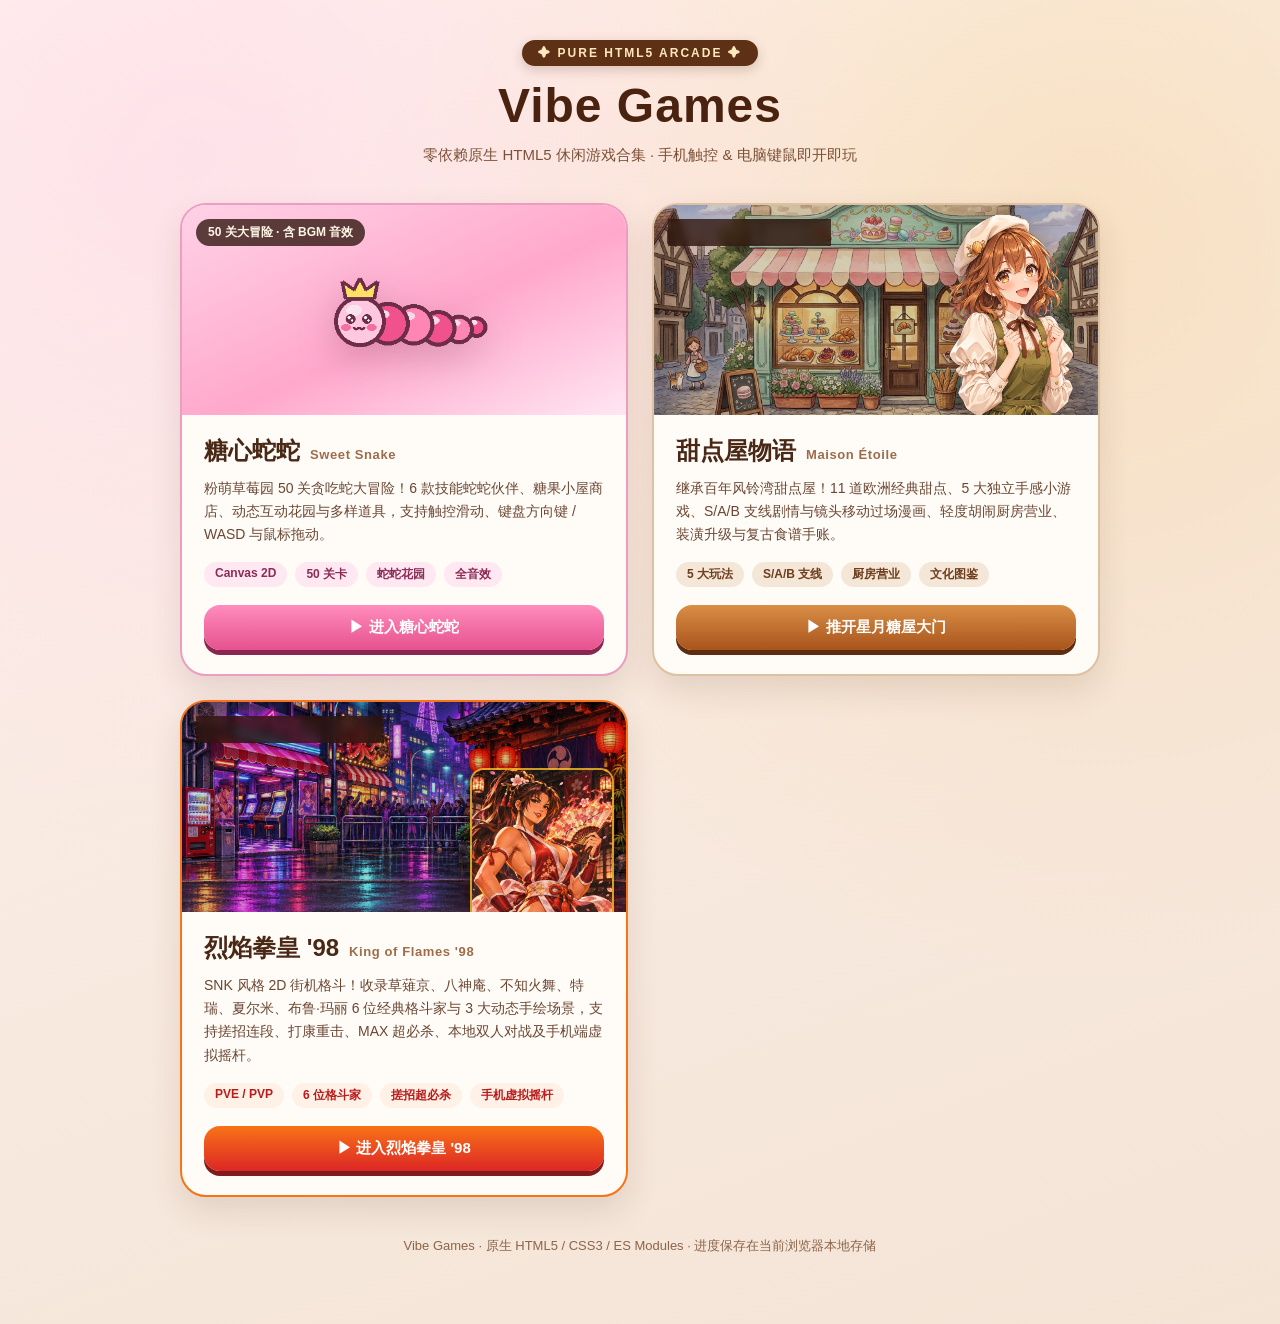
==== index.html @ 9b780ffe "perf: compress KOF assets (30MB -> 2.7MB) and add full asset preloader screen" ====
<!doctype html>
<html lang="zh-CN">
<head>
  <meta charset="utf-8" />
  <meta name="viewport" content="width=device-width, initial-scale=1, viewport-fit=cover" />
  <title>Vibe Games · 纯 HTML5 休闲游戏馆</title>
  <link rel="stylesheet" href="styles/portal.css" />
</head>
<body>
  <div class="portal-shell">
    <header class="portal-header">
      <div class="portal-badge">✦ PURE HTML5 ARCADE ✦</div>
      <h1 class="portal-title">Vibe Games</h1>
      <p class="portal-subtitle">零依赖原生 HTML5 休闲游戏合集 · 手机触控 &amp; 电脑键鼠即开即玩</p>
    </header>

    <main class="games-grid">
      <a class="game-card card-snake" href="games/sweet-snake/">
        <div class="card-cover cover-snake">
          <img src="games/sweet-snake/assets/snake-strawberry.png" alt="糖心蛇蛇" class="cover-art art-snake" />
          <span class="cover-pill">50 关大冒险 · 含 BGM 音效</span>
        </div>
        <div class="card-body">
          <div class="card-head">
            <h2 class="card-title">糖心蛇蛇</h2>
            <span class="card-en">Sweet Snake</span>
          </div>
          <p class="card-desc">粉萌草莓园 50 关贪吃蛇大冒险！6 款技能蛇蛇伙伴、糖果小屋商店、动态互动花园与多样道具，支持触控滑动、键盘方向键 / WASD 与鼠标拖动。</p>
          <div class="card-tags">
            <span>Canvas 2D</span>
            <span>50 关卡</span>
            <span>蛇蛇花园</span>
            <span>全音效</span>
          </div>
          <div class="card-cta cta-snake">▶ 进入糖心蛇蛇</div>
        </div>
      </a>

      <a class="game-card card-patisserie" href="games/patisserie-story/">
        <div class="card-cover cover-patisserie">
          <img src="games/patisserie-story/assets/images/shop_facade.jpg" alt="甜点屋物语" class="cover-photo" />
          <img src="games/patisserie-story/assets/images/portraits/coco.png" alt="可可" class="cover-coco" />
          <span class="cover-pill">焦糖欧风经营 × RPG 物语</span>
        </div>
        <div class="card-body">
          <div class="card-head">
            <h2 class="card-title">甜点屋物语</h2>
            <span class="card-en">Maison Étoile</span>
          </div>
          <p class="card-desc">继承百年风铃湾甜点屋！11 道欧洲经典甜点、5 大独立手感小游戏、S/A/B 支线剧情与镜头移动过场漫画、轻度胡闹厨房营业、装潢升级与复古食谱手账。</p>
          <div class="card-tags">
            <span>5 大玩法</span>
            <span>S/A/B 支线</span>
            <span>厨房营业</span>
            <span>文化图鉴</span>
          </div>
          <div class="card-cta cta-patisserie">▶ 推开星月糖屋大门</div>
        </div>
      </a>

      <a class="game-card card-kof" href="games/kof-fighter/">
        <div class="card-cover cover-kof">
          <img src="games/kof-fighter/assets/stages/osaka.jpg" alt="烈焰拳皇 '98" class="cover-photo" />
          <img src="games/kof-fighter/assets/portraits/mai.jpg" alt="不知火舞" class="cover-kof-fighter" />
          <span class="cover-pill">PVE 街机挑战 × PVP 本地双人</span>
        </div>
        <div class="card-body">
          <div class="card-head">
            <h2 class="card-title">烈焰拳皇 '98</h2>
            <span class="card-en">King of Flames '98</span>
          </div>
          <p class="card-desc">SNK 风格 2D 街机格斗！收录草薙京、八神庵、不知火舞、特瑞、夏尔米、布鲁·玛丽 6 位经典格斗家与 3 大动态手绘场景，支持搓招连段、打康重击、MAX 超必杀、本地双人对战及手机端虚拟摇杆。</p>
          <div class="card-tags">
            <span>PVE / PVP</span>
            <span>6 位格斗家</span>
            <span>搓招超必杀</span>
            <span>手机虚拟摇杆</span>
          </div>
          <div class="card-cta cta-kof">▶ 进入烈焰拳皇 '98</div>
        </div>
      </a>
    </main>

    <footer class="portal-footer">
      <p>Vibe Games · 原生 HTML5 / CSS3 / ES Modules · 进度保存在当前浏览器本地存储</p>
    </footer>
  </div>
</body>
</html>
---- styles/portal.css ----
/* styles/portal.css */
*,
*::before,
*::after {
  box-sizing: border-box;
}

html,
body {
  margin: 0;
  min-height: 100%;
  font-family: -apple-system, BlinkMacSystemFont, "PingFang SC", "Hiragino Sans GB", "Microsoft YaHei", sans-serif;
  background:
    radial-gradient(circle at 15% 12%, rgba(255, 212, 232, 0.55), transparent 45%),
    radial-gradient(circle at 85% 18%, rgba(246, 214, 170, 0.58), transparent 48%),
    linear-gradient(160deg, #fff6ee 0%, #f8eae0 52%, #f4e4d6 100%);
  color: #4a2816;
}

.portal-shell {
  max-width: 960px;
  margin: 0 auto;
  padding: 40px 20px 56px;
}

.portal-header {
  text-align: center;
  margin-bottom: 36px;
}

.portal-badge {
  display: inline-block;
  padding: 6px 16px;
  border-radius: 999px;
  background: #5e3015;
  color: #ffe8bd;
  font-size: 12px;
  font-weight: 800;
  letter-spacing: 2px;
  margin-bottom: 12px;
  box-shadow: 0 4px 12px rgba(94, 48, 21, 0.22);
}

.portal-title {
  margin: 0 0 10px;
  font-size: clamp(32px, 6vw, 48px);
  font-weight: 900;
  letter-spacing: 1px;
  color: #4a2210;
}

.portal-subtitle {
  margin: 0;
  font-size: 15px;
  color: #7c5138;
  line-height: 1.6;
}

.games-grid {
  display: grid;
  grid-template-columns: repeat(auto-fit, minmax(300px, 1fr));
  gap: 24px;
}

.game-card {
  display: flex;
  flex-direction: column;
  text-decoration: none;
  color: inherit;
  border-radius: 26px;
  overflow: hidden;
  background: #fffcf8;
  border: 2.5px solid #dec1a2;
  box-shadow: 0 14px 32px rgba(74, 40, 22, 0.12);
  transition: transform 0.22s ease, box-shadow 0.22s ease;
}

.game-card:hover {
  transform: translateY(-6px);
  box-shadow: 0 22px 42px rgba(74, 40, 22, 0.18);
}

.card-snake {
  border-color: #ec9ec0;
}

.card-cover {
  position: relative;
  height: 210px;
  overflow: hidden;
  display: flex;
  align-items: center;
  justify-content: center;
}

.cover-snake {
  background: linear-gradient(155deg, #ffd2e6 0%, #ffa8cc 55%, #ffe6f2 100%);
}

.art-snake {
  width: 210px;
  height: 150px;
  object-fit: contain;
  filter: drop-shadow(0 12px 18px rgba(107, 45, 71, 0.25));
  transition: transform 0.28s ease;
}

.game-card:hover .art-snake {
  transform: scale(1.06) rotate(-2deg);
}

.cover-patisserie {
  background: #5e3015;
}

.cover-photo {
  position: absolute;
  inset: 0;
  width: 100%;
  height: 100%;
  object-fit: cover;
  filter: brightness(0.84);
  transition: transform 0.35s ease;
}

.game-card:hover .cover-photo {
  transform: scale(1.06);
}

.cover-coco {
  position: absolute;
  right: 14px;
  bottom: -14px;
  width: 146px;
  height: auto;
  z-index: 2;
  filter: drop-shadow(0 8px 16px rgba(42, 18, 6, 0.45));
}

.cover-pill {
  position: absolute;
  top: 14px;
  left: 14px;
  z-index: 3;
  padding: 5px 12px;
  border-radius: 999px;
  background: rgba(46, 20, 12, 0.78);
  color: #fff6e6;
  font-size: 12px;
  font-weight: 700;
  backdrop-filter: blur(4px);
}

.card-body {
  padding: 20px 22px 24px;
  display: flex;
  flex-direction: column;
  flex: 1;
}

.card-head {
  display: flex;
  align-items: baseline;
  gap: 10px;
  margin-bottom: 10px;
}

.card-title {
  margin: 0;
  font-size: 24px;
  font-weight: 900;
}

.card-en {
  font-size: 13px;
  font-weight: 700;
  color: #9e6c4a;
  letter-spacing: 0.6px;
}

.card-desc {
  margin: 0 0 16px;
  font-size: 14px;
  line-height: 1.65;
  color: #6b4632;
  flex: 1;
}

.card-tags {
  display: flex;
  flex-wrap: wrap;
  gap: 8px;
  margin-bottom: 18px;
}

.card-tags span {
  padding: 4px 11px;
  border-radius: 999px;
  font-size: 12px;
  font-weight: 700;
  background: #f5e7d8;
  color: #6e3d1e;
}

.card-snake .card-tags span {
  background: #ffe8f2;
  color: #8c2d56;
}

.card-cta {
  text-align: center;
  padding: 13px 18px;
  border-radius: 16px;
  font-size: 15px;
  font-weight: 800;
  color: #ffffff;
}

.cta-snake {
  background: linear-gradient(180deg, #ff8cbd 0%, #e5528d 100%);
  box-shadow: 0 5px 0 #8a2650;
}

.cta-patisserie {
  background: linear-gradient(180deg, #d98e45 0%, #a8541c 100%);
  box-shadow: 0 5px 0 #5e2c0e;
}

.card-kof {
  border-color: #f97316;
}

.cover-kof {
  background: #140d24;
}

.cover-kof-fighter {
  position: absolute;
  right: 12px;
  bottom: 0;
  width: 144px;
  height: 144px;
  object-fit: cover;
  object-position: center 15%;
  border-radius: 14px 14px 0 0;
  border: 2px solid rgba(251, 191, 36, 0.8);
  border-bottom: none;
  z-index: 2;
  box-shadow: 0 8px 20px rgba(0, 0, 0, 0.65);
  transition: transform 0.28s ease;
}

.game-card:hover .cover-kof-fighter {
  transform: scale(1.05);
}

.card-kof .card-tags span {
  background: #fff1e6;
  color: #b91c1c;
}

.cta-kof {
  background: linear-gradient(180deg, #f97316 0%, #dc2626 100%);
  box-shadow: 0 5px 0 #7f1d1d;
}

.portal-footer {
  margin-top: 40px;
  text-align: center;
  font-size: 13px;
  color: #8c6449;
}
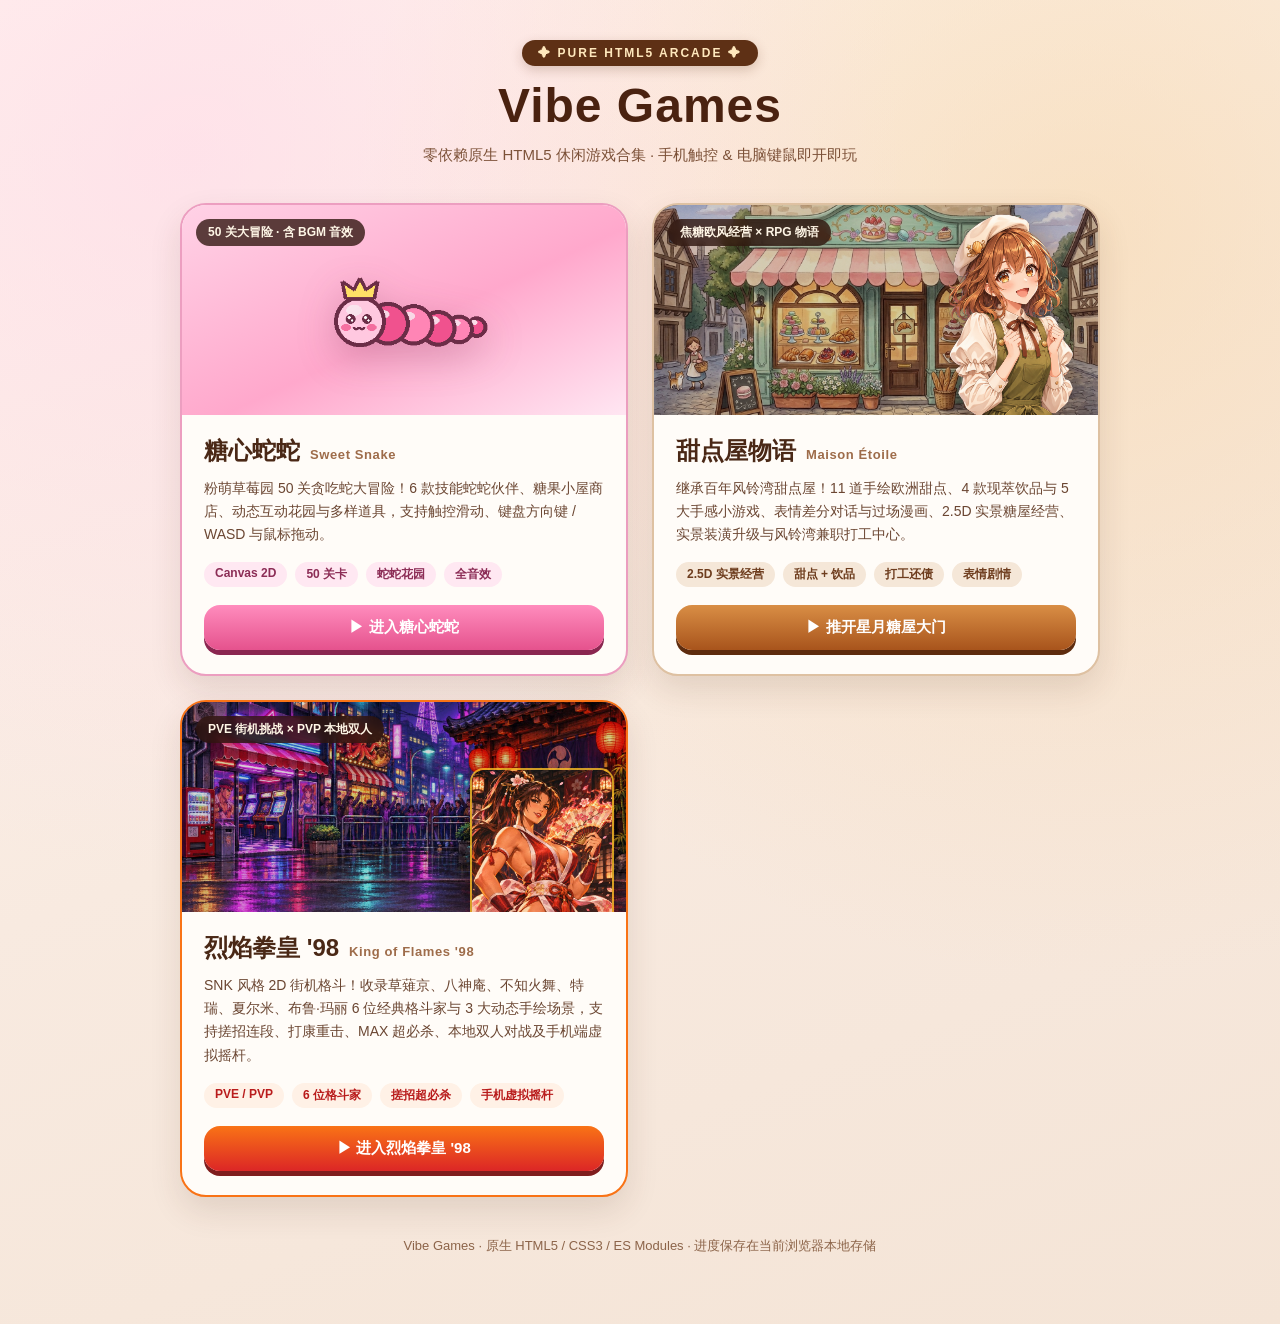
==== commit 1548fa22: "chore(portal): add cache-busting version query to patisserie-story entry link and refresh card copy" ====
--- a/index.html
+++ b/index.html
@@ -36,7 +36,7 @@
         </div>
       </a>
 
-      <a class="game-card card-patisserie" href="games/patisserie-story/">
+      <a class="game-card card-patisserie" href="games/patisserie-story/?v=20261126z16">
         <div class="card-cover cover-patisserie">
           <img src="games/patisserie-story/assets/images/shop_facade.jpg" alt="甜点屋物语" class="cover-photo" />
           <img src="games/patisserie-story/assets/images/portraits/coco.png" alt="可可" class="cover-coco" />
@@ -47,12 +47,12 @@
             <h2 class="card-title">甜点屋物语</h2>
             <span class="card-en">Maison Étoile</span>
           </div>
-          <p class="card-desc">继承百年风铃湾甜点屋！11 道欧洲经典甜点、5 大独立手感小游戏、S/A/B 支线剧情与镜头移动过场漫画、轻度胡闹厨房营业、装潢升级与复古食谱手账。</p>
+          <p class="card-desc">继承百年风铃湾甜点屋！11 道手绘欧洲甜点、4 款现萃饮品与 5 大手感小游戏、表情差分对话与过场漫画、2.5D 实景糖屋经营、实景装潢升级与风铃湾兼职打工中心。</p>
           <div class="card-tags">
-            <span>5 大玩法</span>
-            <span>S/A/B 支线</span>
-            <span>厨房营业</span>
-            <span>文化图鉴</span>
+            <span>2.5D 实景经营</span>
+            <span>甜点 + 饮品</span>
+            <span>打工还债</span>
+            <span>表情剧情</span>
           </div>
           <div class="card-cta cta-patisserie">▶ 推开星月糖屋大门</div>
         </div>
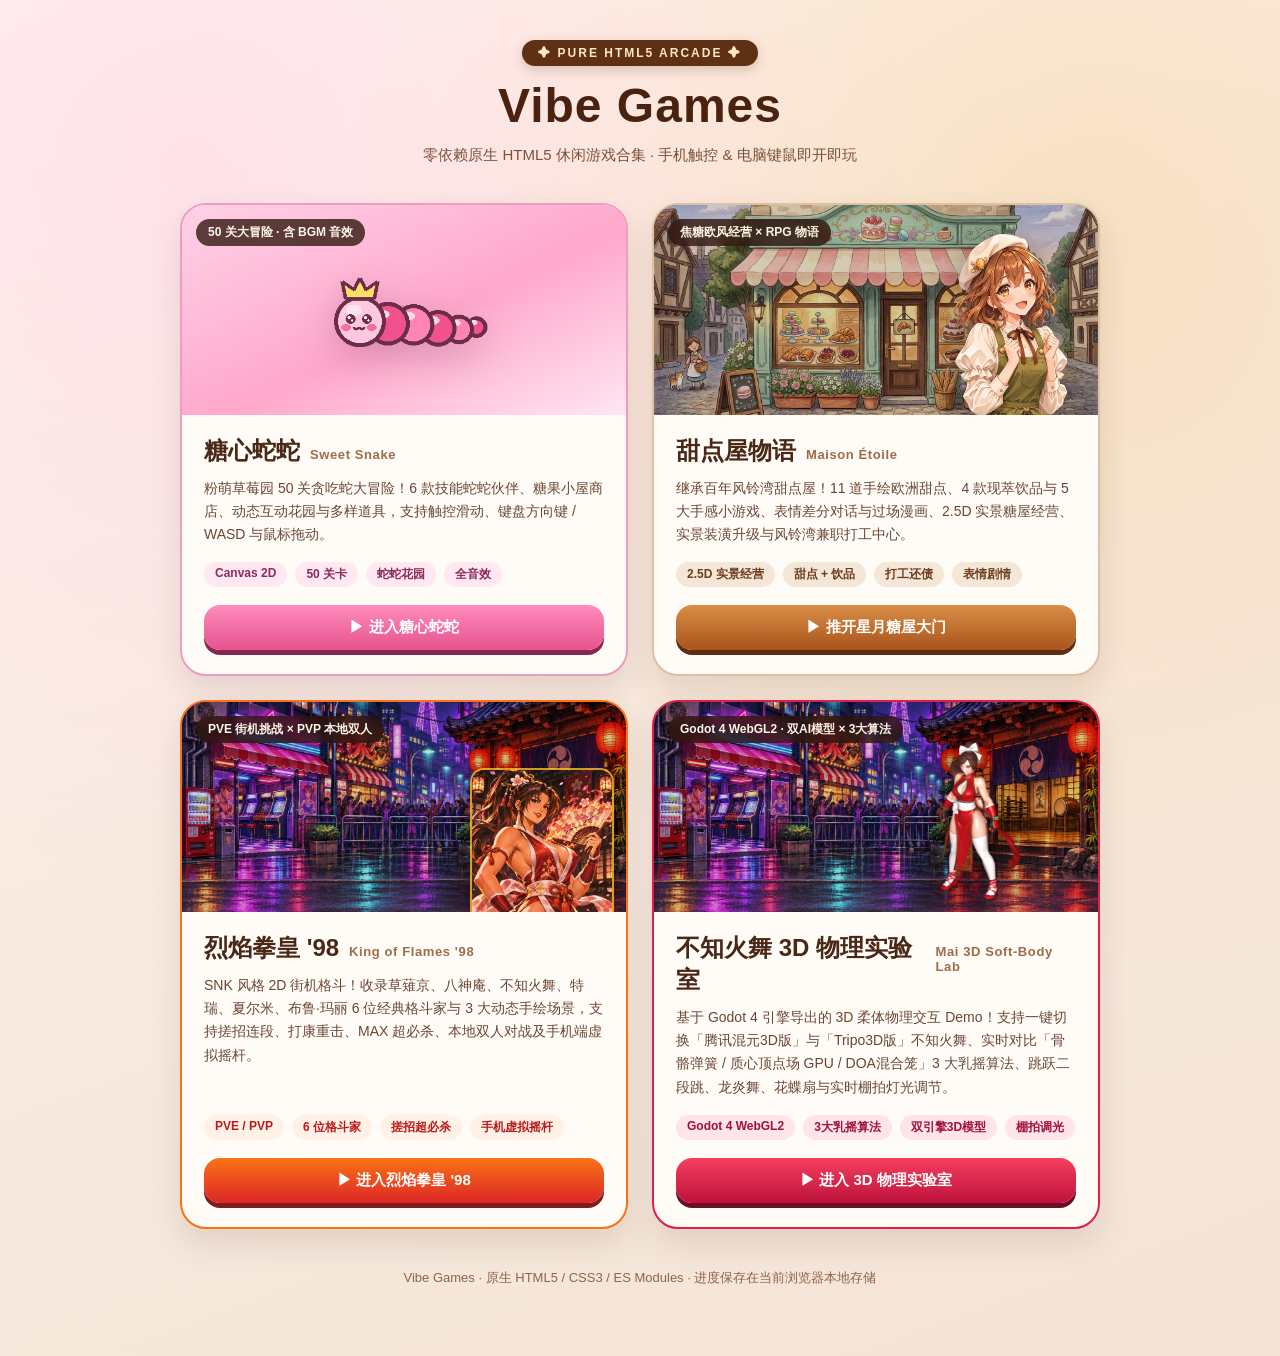
==== commit 8e6eb137: "feat: export Godot 4 WebGL2 Mai 3D Physics Lab and add portal card" ====
--- a/index.html
+++ b/index.html
@@ -4,7 +4,7 @@
   <meta charset="utf-8" />
   <meta name="viewport" content="width=device-width, initial-scale=1, viewport-fit=cover" />
   <title>Vibe Games · 纯 HTML5 休闲游戏馆</title>
-  <link rel="stylesheet" href="styles/portal.css" />
+  <link rel="stylesheet" href="styles/portal.css?v=20261126z19" />
 </head>
 <body>
   <div class="portal-shell">
@@ -15,7 +15,7 @@
     </header>
 
     <main class="games-grid">
-      <a class="game-card card-snake" href="games/sweet-snake/">
+      <a class="game-card card-snake" href="games/sweet-snake/?v=20261126z19">
         <div class="card-cover cover-snake">
           <img src="games/sweet-snake/assets/snake-strawberry.png" alt="糖心蛇蛇" class="cover-art art-snake" />
           <span class="cover-pill">50 关大冒险 · 含 BGM 音效</span>
@@ -36,7 +36,7 @@
         </div>
       </a>
 
-      <a class="game-card card-patisserie" href="games/patisserie-story/?v=20261126z16">
+      <a class="game-card card-patisserie" href="games/patisserie-story/?v=20261126z19">
         <div class="card-cover cover-patisserie">
           <img src="games/patisserie-story/assets/images/shop_facade.jpg" alt="甜点屋物语" class="cover-photo" />
           <img src="games/patisserie-story/assets/images/portraits/coco.png" alt="可可" class="cover-coco" />
@@ -58,7 +58,7 @@
         </div>
       </a>
 
-      <a class="game-card card-kof" href="games/kof-fighter/">
+      <a class="game-card card-kof" href="games/kof-fighter/?v=20261126z19">
         <div class="card-cover cover-kof">
           <img src="games/kof-fighter/assets/stages/osaka.jpg" alt="烈焰拳皇 '98" class="cover-photo" />
           <img src="games/kof-fighter/assets/portraits/mai.jpg" alt="不知火舞" class="cover-kof-fighter" />
@@ -79,6 +79,28 @@
           <div class="card-cta cta-kof">▶ 进入烈焰拳皇 '98</div>
         </div>
       </a>
+
+      <a class="game-card card-mai3d" href="games/mai-physics-demo/?v=20261127m2">
+        <div class="card-cover cover-mai3d">
+          <img src="games/kof-fighter/assets/stages/osaka.jpg" alt="不知火舞 3D 物理实验室" class="cover-photo" />
+          <img src="games/mai-physics-demo/cover.png" alt="不知火舞 3D" class="cover-mai3d-art" />
+          <span class="cover-pill">Godot 4 WebGL2 · 双AI模型 × 3大算法</span>
+        </div>
+        <div class="card-body">
+          <div class="card-head">
+            <h2 class="card-title">不知火舞 3D 物理实验室</h2>
+            <span class="card-en">Mai 3D Soft-Body Lab</span>
+          </div>
+          <p class="card-desc">基于 Godot 4 引擎导出的 3D 柔体物理交互 Demo！支持一键切换「腾讯混元3D版」与「Tripo3D版」不知火舞、实时对比「骨骼弹簧 / 质心顶点场 GPU / DOA混合笼」3 大乳摇算法、跳跃二段跳、龙炎舞、花蝶扇与实时棚拍灯光调节。</p>
+          <div class="card-tags">
+            <span>Godot 4 WebGL2</span>
+            <span>3大乳摇算法</span>
+            <span>双引擎3D模型</span>
+            <span>棚拍调光</span>
+          </div>
+          <div class="card-cta cta-mai3d">▶ 进入 3D 物理实验室</div>
+        </div>
+      </a>
     </main>
 
     <footer class="portal-footer">
--- a/styles/portal.css
+++ b/styles/portal.css
@@ -264,6 +264,40 @@
   box-shadow: 0 5px 0 #7f1d1d;
 }
 
+.card-mai3d {
+  border-color: #e11d48;
+}
+
+.cover-mai3d {
+  background: radial-gradient(circle at 50% 40%, #3b0f22 0%, #140812 100%);
+}
+
+.cover-mai3d-art {
+  position: absolute;
+  right: 8px;
+  bottom: -10px;
+  height: 215px;
+  width: auto;
+  object-fit: contain;
+  z-index: 2;
+  filter: drop-shadow(0 10px 18px rgba(0, 0, 0, 0.72));
+  transition: transform 0.28s ease;
+}
+
+.game-card:hover .cover-mai3d-art {
+  transform: scale(1.06) translateY(-4px);
+}
+
+.card-mai3d .card-tags span {
+  background: #ffe4ec;
+  color: #9f1239;
+}
+
+.cta-mai3d {
+  background: linear-gradient(180deg, #f43f5e 0%, #be123c 100%);
+  box-shadow: 0 5px 0 #6d0d27;
+}
+
 .portal-footer {
   margin-top: 40px;
   text-align: center;
